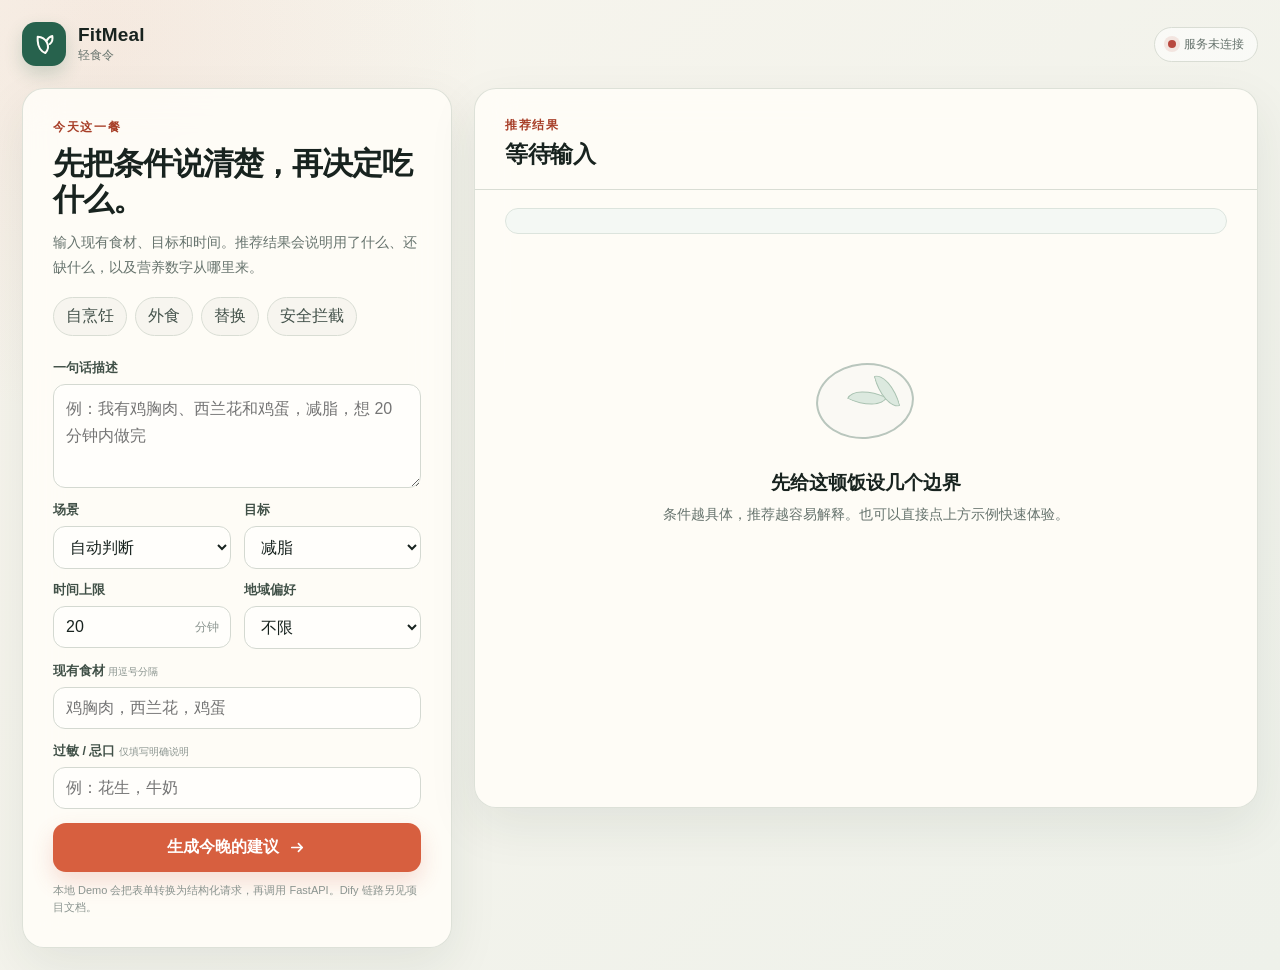
==== web/index.html @ a4b2bb74 "feat: add minimal feedback capture and align evaluation docs" ====
<!doctype html>
<html lang="zh-CN">
<head>
  <meta charset="utf-8">
  <meta name="viewport" content="width=device-width, initial-scale=1">
  <meta name="description" content="FitMeal 轻食令本地产品原型">
  <title>FitMeal 轻食令</title>
  <link rel="stylesheet" href="./styles.css?v=0.4.0">
</head>
<body>
  <div class="page-shell">
    <header class="topbar">
      <a class="brand" href="./" aria-label="FitMeal 首页">
        <span class="brand-mark" aria-hidden="true">
          <svg viewBox="0 0 32 32" role="img"><path d="M8.5 7.5c4.8.4 8.2 2.5 10.2 6.3 2.1 4 1.5 8-1.8 11.6-2.6-1-4.5-2.5-5.9-4.7-1.6-2.6-2.4-5.5-2.5-8.7-.1-1.7 0-3.2 0-4.5Z"/><path d="M18.2 12.1c1.4-3 3.5-4.8 6.4-5.5.8 3.7-.1 6.7-2.8 8.9"/></svg>
        </span>
        <span>
          <strong>FitMeal</strong>
          <small>轻食令</small>
        </span>
      </a>
      <div class="service-state" id="serviceState">
        <span class="state-dot" aria-hidden="true"></span>
        <span>正在连接本地服务</span>
      </div>
    </header>

    <main class="workspace">
      <section class="input-panel" aria-labelledby="inputTitle">
        <div class="eyebrow">今天这一餐</div>
        <h1 id="inputTitle">先把条件说清楚，再决定吃什么。</h1>
        <p class="lead">输入现有食材、目标和时间。推荐结果会说明用了什么、还缺什么，以及营养数字从哪里来。</p>

        <div class="sample-row" aria-label="示例输入">
          <button class="sample-button" type="button" data-sample="cook">自烹饪</button>
          <button class="sample-button" type="button" data-sample="eat_out">外食</button>
          <button class="sample-button" type="button" data-sample="substitute">替换</button>
          <button class="sample-button" type="button" data-sample="safety">安全拦截</button>
        </div>

        <form id="mealForm">
          <label class="field field-wide">
            <span>一句话描述</span>
            <textarea id="userInput" rows="3" placeholder="例：我有鸡胸肉、西兰花和鸡蛋，减脂，想 20 分钟内做完"></textarea>
          </label>

          <div class="field-grid">
            <label class="field">
              <span>场景</span>
              <select id="intent">
                <option value="auto">自动判断</option>
                <option value="cook">自己做饭</option>
                <option value="eat_out">外食 / 点餐</option>
                <option value="substitute">食材替换</option>
                <option value="nutrition_analysis">营养查询</option>
                <option value="unsafe">安全测试</option>
              </select>
            </label>
            <label class="field">
              <span>目标</span>
              <select id="goal">
                <option value="fat_loss">减脂</option>
                <option value="muscle_gain">增肌</option>
                <option value="maintain">维持</option>
              </select>
            </label>
            <label class="field">
              <span>时间上限</span>
              <div class="input-suffix">
                <input id="timeLimit" type="number" min="5" max="120" step="5" value="20">
                <span>分钟</span>
              </div>
            </label>
            <label class="field">
              <span>地域偏好</span>
              <select id="region">
                <option value="generic">不限</option>
                <option value="川渝">川渝</option>
                <option value="粤式">粤式</option>
                <option value="江浙">江浙</option>
                <option value="北方">北方</option>
              </select>
            </label>
          </div>

          <label class="field field-wide">
            <span>现有食材 <small>用逗号分隔</small></span>
            <input id="ingredients" type="text" placeholder="鸡胸肉，西兰花，鸡蛋">
          </label>

          <label class="field field-wide">
            <span>过敏 / 忌口 <small>仅填写明确说明</small></span>
            <input id="allergies" type="text" placeholder="例：花生，牛奶">
          </label>

          <div class="advanced-fields" id="advancedFields">
            <label class="field" data-advanced="substitute">
              <span>想替换的食材</span>
              <input id="originalIngredient" type="text" placeholder="例：白米饭">
            </label>
            <label class="field" data-advanced="nutrition">
              <span>查询食材</span>
              <input id="nutritionIngredient" type="text" placeholder="例：鸡胸肉">
            </label>
            <label class="field" data-advanced="nutrition">
              <span>查询重量</span>
              <div class="input-suffix">
                <input id="amountG" type="number" min="1" step="10" value="100">
                <span>克</span>
              </div>
            </label>
          </div>

          <button class="primary-button" id="submitButton" type="submit">
            <span>生成今晚的建议</span>
            <svg viewBox="0 0 20 20" aria-hidden="true"><path d="M4 10h11m-4-4 4 4-4 4"/></svg>
          </button>
          <p class="form-note">本地 Demo 会把表单转换为结构化请求，再调用 FastAPI。Dify 链路另见项目文档。</p>
        </form>
      </section>

      <section class="result-panel" aria-live="polite" aria-busy="false" id="resultPanel">
        <div class="result-toolbar">
          <div>
            <div class="eyebrow">推荐结果</div>
            <h2 id="resultTitle">等待输入</h2>
          </div>
          <div class="result-meta" id="resultMeta"></div>
        </div>

        <div id="requestSummary" class="request-summary" hidden></div>
        <div id="results" class="results">
          <div class="empty-state">
            <div class="empty-illustration" aria-hidden="true">
              <span class="plate"></span>
              <span class="leaf leaf-a"></span>
              <span class="leaf leaf-b"></span>
            </div>
            <h3>先给这顿饭设几个边界</h3>
            <p>条件越具体，推荐越容易解释。也可以直接点上方示例快速体验。</p>
          </div>
        </div>
      </section>
    </main>
  </div>

  <template id="loadingTemplate">
    <div class="loading-state">
      <div class="loading-mark"><span></span><span></span><span></span></div>
      <p>正在筛选候选并核算营养...</p>
    </div>
  </template>

  <script src="./app.js?v=0.4.0" defer></script>
</body>
</html>
---- web/styles.css ----
:root {
  --ink: #18231f;
  --muted: #66736d;
  --paper: #f4f1e9;
  --surface: #fffdf8;
  --surface-2: #ecefe7;
  --line: #d9ddd4;
  --accent: #d75f3f;
  --accent-deep: #a73e28;
  --green: #27624d;
  --green-soft: #dce9df;
  --amber: #9a681d;
  --amber-soft: #f5e8ca;
  --danger: #a83d35;
  --danger-soft: #f8e2dd;
  --shadow: 0 18px 50px rgba(29, 45, 37, .08);
  --radius: 22px;
  --font: "Microsoft YaHei UI", "PingFang SC", "Noto Sans CJK SC", sans-serif;
}

* { box-sizing: border-box; }
html { scroll-behavior: smooth; }
body {
  margin: 0;
  min-width: 320px;
  color: var(--ink);
  background:
    radial-gradient(circle at 8% 4%, rgba(215, 95, 63, .08), transparent 24rem),
    linear-gradient(135deg, #f8f5ed 0%, #eef1ea 100%);
  font-family: var(--font);
  -webkit-font-smoothing: antialiased;
}
button, input, select, textarea { font: inherit; }
button { color: inherit; }
svg { display: block; }

.page-shell { min-height: 100vh; padding: 22px; }
.topbar {
  max-width: 1500px;
  margin: 0 auto 22px;
  display: flex;
  align-items: center;
  justify-content: space-between;
  gap: 20px;
}
.brand { display: inline-flex; align-items: center; gap: 12px; color: inherit; text-decoration: none; }
.brand-mark {
  width: 44px; height: 44px; display: grid; place-items: center;
  border-radius: 14px; color: var(--surface); background: var(--green);
  box-shadow: 0 8px 18px rgba(39, 98, 77, .2);
}
.brand-mark svg { width: 29px; height: 29px; fill: none; stroke: currentColor; stroke-width: 2.2; stroke-linecap: round; stroke-linejoin: round; }
.brand strong { display: block; font-size: 19px; letter-spacing: .01em; }
.brand small { display: block; color: var(--muted); font-size: 12px; margin-top: 1px; }
.service-state {
  display: flex; align-items: center; gap: 8px;
  padding: 8px 13px; border: 1px solid var(--line); border-radius: 999px;
  color: var(--muted); background: rgba(255,255,255,.58); font-size: 12px;
}
.state-dot { width: 8px; height: 8px; border-radius: 50%; background: #b6832e; box-shadow: 0 0 0 4px rgba(182,131,46,.12); }
.service-state.is-online .state-dot { background: #2d7e5c; box-shadow: 0 0 0 4px rgba(45,126,92,.13); }
.service-state.is-offline .state-dot { background: #b8483e; box-shadow: 0 0 0 4px rgba(184,72,62,.12); }

.workspace {
  max-width: 1500px;
  margin: 0 auto;
  display: grid;
  grid-template-columns: minmax(330px, 430px) minmax(0, 1fr);
  gap: 22px;
  align-items: start;
}
.input-panel, .result-panel {
  background: rgba(255, 253, 248, .9);
  border: 1px solid rgba(217, 221, 212, .88);
  border-radius: var(--radius);
  box-shadow: var(--shadow);
  backdrop-filter: blur(18px);
}
.input-panel { padding: 30px; position: sticky; top: 22px; }
.result-panel { min-height: 720px; overflow: hidden; }

.eyebrow {
  color: var(--accent-deep);
  font-size: 12px;
  font-weight: 800;
  letter-spacing: .14em;
  text-transform: uppercase;
}
h1, h2, h3, p { margin-top: 0; }
h1 { margin: 10px 0 12px; font-size: clamp(26px, 2.4vw, 38px); line-height: 1.18; letter-spacing: -.035em; }
h2 { margin: 6px 0 0; font-size: 23px; line-height: 1.25; letter-spacing: -.02em; }
h3 { margin-bottom: 8px; }
.lead { color: var(--muted); font-size: 14px; line-height: 1.75; margin-bottom: 18px; }

.sample-row { display: flex; flex-wrap: wrap; gap: 8px; margin-bottom: 24px; }
.sample-button {
  border: 1px solid var(--line);
  border-radius: 999px;
  background: #f7f5ef;
  padding: 8px 12px;
  color: #45534c;
  cursor: pointer;
  transition: .18s ease;
}
.sample-button:hover { border-color: #aebbb2; color: var(--green); transform: translateY(-1px); }

.field { display: flex; flex-direction: column; gap: 7px; min-width: 0; }
.field > span { font-size: 12.5px; font-weight: 700; color: #405047; }
.field small { color: #8a948f; font-weight: 500; }
.field input, .field select, .field textarea {
  width: 100%;
  border: 1px solid #d4d9d1;
  border-radius: 12px;
  background: #fffefb;
  color: var(--ink);
  outline: none;
  padding: 11px 12px;
  transition: border-color .18s ease, box-shadow .18s ease, background .18s ease;
}
.field textarea { resize: vertical; min-height: 88px; line-height: 1.65; }
.field input:focus, .field select:focus, .field textarea:focus {
  border-color: rgba(39, 98, 77, .62);
  box-shadow: 0 0 0 4px rgba(39, 98, 77, .09);
  background: #fff;
}
.field-wide { margin-bottom: 14px; }
.field-grid { display: grid; grid-template-columns: 1fr 1fr; gap: 13px; margin-bottom: 14px; }
.input-suffix { position: relative; }
.input-suffix input { padding-right: 52px; }
.input-suffix > span { position: absolute; right: 12px; top: 50%; transform: translateY(-50%); color: #8a948f; font-size: 12px; }
.advanced-fields { display: none; grid-template-columns: 1fr 1fr; gap: 13px; margin-bottom: 14px; }
.advanced-fields.is-visible { display: grid; }
.advanced-fields .field[hidden] { display: none; }

.primary-button {
  width: 100%; border: 0; border-radius: 13px; padding: 14px 18px;
  background: var(--accent); color: #fff;
  display: flex; align-items: center; justify-content: center; gap: 9px;
  font-weight: 800; cursor: pointer;
  box-shadow: 0 10px 22px rgba(215, 95, 63, .2);
  transition: .18s ease;
}
.primary-button:hover { background: #c95234; transform: translateY(-1px); box-shadow: 0 12px 25px rgba(215, 95, 63, .26); }
.primary-button:disabled { opacity: .62; cursor: wait; transform: none; }
.primary-button svg { width: 19px; height: 19px; fill: none; stroke: currentColor; stroke-width: 1.8; stroke-linecap: round; stroke-linejoin: round; }
.form-note { margin: 10px 0 0; color: #8a948f; font-size: 11px; line-height: 1.6; }

.result-toolbar {
  padding: 28px 30px 20px;
  border-bottom: 1px solid var(--line);
  display: flex; justify-content: space-between; align-items: flex-end; gap: 24px;
}
.result-meta { color: var(--muted); font-size: 12px; text-align: right; white-space: nowrap; }
.request-summary {
  margin: 18px 30px 0;
  padding: 12px 14px;
  border: 1px solid #dce4dd;
  border-radius: 14px;
  background: #f4f8f4;
  display: flex; flex-wrap: wrap; gap: 8px;
}
.chip {
  display: inline-flex; align-items: center; gap: 6px;
  border: 1px solid #d3ddd5; border-radius: 999px;
  padding: 5px 9px; color: #405047; background: #fff;
  font-size: 11.5px;
}
.chip strong { color: var(--green); }
.results { padding: 24px 30px 34px; }

.empty-state { text-align: center; max-width: 420px; margin: 90px auto 0; color: var(--muted); }
.empty-state h3 { color: var(--ink); font-size: 19px; }
.empty-state p { line-height: 1.7; font-size: 13.5px; }
.empty-illustration { position: relative; width: 132px; height: 104px; margin: 0 auto 18px; }
.plate { position: absolute; left: 16px; top: 15px; width: 98px; height: 76px; border: 2px solid #b9c6bd; border-radius: 50%; background: #faf9f4; transform: rotate(-5deg); }
.leaf { position: absolute; width: 36px; height: 18px; border-radius: 100% 0 100% 0; background: var(--green-soft); border: 1px solid #a9c2b1; }
.leaf-a { left: 49px; top: 41px; transform: rotate(25deg); }
.leaf-b { left: 69px; top: 34px; transform: rotate(75deg); }

.loading-state { min-height: 470px; display: grid; place-content: center; text-align: center; color: var(--muted); }
.loading-mark { display: flex; justify-content: center; gap: 6px; margin-bottom: 16px; }
.loading-mark span { width: 8px; height: 8px; border-radius: 50%; background: var(--accent); animation: bounce .9s infinite ease-in-out; }
.loading-mark span:nth-child(2) { animation-delay: .12s; }
.loading-mark span:nth-child(3) { animation-delay: .24s; }
@keyframes bounce { 0%, 80%, 100% { transform: translateY(0); opacity: .45; } 40% { transform: translateY(-7px); opacity: 1; } }

.result-section + .result-section { margin-top: 20px; }
.section-note { color: var(--muted); font-size: 12.5px; line-height: 1.65; margin-bottom: 12px; }
.recipe-card {
  border: 1px solid var(--line); border-radius: 18px; overflow: hidden;
  background: #fffefb; margin-bottom: 15px;
  box-shadow: 0 8px 24px rgba(30, 47, 38, .045);
}
.recipe-card:first-child { border-color: #b9c9bd; }
.recipe-head { padding: 18px 19px 15px; display: flex; gap: 16px; justify-content: space-between; align-items: flex-start; }
.recipe-rank { width: 29px; height: 29px; flex: 0 0 auto; display: grid; place-items: center; border-radius: 9px; background: var(--green-soft); color: var(--green); font-weight: 900; font-size: 12px; }
.recipe-title-wrap { flex: 1; min-width: 0; }
.recipe-title { font-size: 18px; font-weight: 850; margin-bottom: 5px; }
.recipe-subtitle { color: var(--muted); font-size: 12px; line-height: 1.6; }
.score-badge { flex: 0 0 auto; color: var(--green); background: #e9f2eb; border-radius: 999px; padding: 5px 9px; font-size: 11px; font-weight: 800; }
.nutrition-grid { display: grid; grid-template-columns: repeat(4, 1fr); gap: 1px; background: var(--line); border-top: 1px solid var(--line); border-bottom: 1px solid var(--line); }
.nutrition-item { background: #fbfaf6; padding: 12px 14px; }
.nutrition-item span { display: block; color: var(--muted); font-size: 10.5px; margin-bottom: 4px; }
.nutrition-item strong { font-size: 15px; }
.card-body { padding: 18px 19px; }
.card-block + .card-block { margin-top: 17px; }
.block-label { color: #425149; font-size: 12px; font-weight: 800; margin-bottom: 9px; }
.ingredient-list { display: flex; flex-wrap: wrap; gap: 7px; }
.ingredient-chip { padding: 6px 9px; border-radius: 8px; background: #edf3ee; color: var(--green); font-size: 11.5px; }
.ingredient-chip.missing { background: #f4f0e8; color: #876f4a; }
.ingredient-chip.avoid { background: var(--danger-soft); color: var(--danger); }
.steps { margin: 0; padding-left: 20px; color: #3f4b45; }
.steps li { margin: 6px 0; line-height: 1.55; font-size: 13px; }
.note-box { margin-top: 13px; padding: 10px 12px; border-radius: 10px; background: #f6f3ec; color: #6d6251; font-size: 12px; line-height: 1.6; }
.breakdown { display: grid; gap: 9px; }
.breakdown-row { display: grid; grid-template-columns: 76px 1fr 66px; gap: 10px; align-items: center; font-size: 11.5px; }
.breakdown-track { height: 7px; border-radius: 999px; background: #e7e9e3; overflow: hidden; }
.breakdown-fill { height: 100%; border-radius: inherit; background: var(--accent); }
.breakdown-row span:last-child { text-align: right; color: var(--muted); }
.feedback-actions {
  display: flex; flex-wrap: wrap; align-items: center; gap: 7px;
  margin-top: 17px; padding-top: 14px; border-top: 1px dashed var(--line);
}
.feedback-label { color: var(--muted); font-size: 11.5px; margin-right: 3px; }
.feedback-button {
  border: 1px solid #cbd6ce; border-radius: 999px; background: #fffefb;
  color: #405249; padding: 6px 10px; font: inherit; font-size: 11.5px; cursor: pointer;
}
.feedback-button:hover { border-color: var(--green); color: var(--green); background: #f1f7f2; }
.feedback-button:disabled { opacity: .55; cursor: default; }
.feedback-result { flex-basis: 100%; color: var(--green); font-size: 11.5px; }

.eatout-card, .source-card, .substitution-card {
  border: 1px solid var(--line); border-radius: 16px; background: #fffefb;
  padding: 17px 18px; margin-bottom: 13px;
}
.eatout-card h3, .substitution-card h3, .source-card h3 { font-size: 16px; }
.strategy { color: #34443b; line-height: 1.65; font-size: 13px; }
.mini-title { color: var(--muted); font-size: 11px; margin: 13px 0 6px; font-weight: 800; }
.warning-list, .source-list { margin: 0; padding-left: 18px; color: #6a554a; font-size: 12px; line-height: 1.65; }
.safety-card { border: 1px solid #e1afa8; border-radius: 18px; background: var(--danger-soft); padding: 25px; }
.safety-card h3 { color: var(--danger); font-size: 20px; }
.safety-card p { line-height: 1.7; color: #74423d; margin-bottom: 0; }
.nutrition-hero { border: 1px solid #c7d9cc; background: #edf5ef; border-radius: 18px; padding: 22px; }
.nutrition-hero .name { font-size: 22px; font-weight: 850; margin-bottom: 4px; }
.nutrition-hero .amount { color: var(--muted); font-size: 12px; margin-bottom: 18px; }
.source-table { width: 100%; border-collapse: collapse; font-size: 12px; }
.source-table th, .source-table td { border-bottom: 1px solid var(--line); text-align: left; padding: 10px 8px; vertical-align: top; }
.source-table th { color: var(--muted); font-size: 11px; font-weight: 800; }
.error-card { border: 1px solid #e2b3aa; background: #fbebe7; border-radius: 16px; padding: 20px; color: #8d3d35; line-height: 1.65; }

@media (max-width: 1080px) {
  .workspace { grid-template-columns: 1fr; }
  .input-panel { position: static; }
  .result-panel { min-height: 560px; }
}
@media (max-width: 640px) {
  .page-shell { padding: 12px; }
  .topbar { margin-bottom: 12px; }
  .service-state { display: none; }
  .input-panel { padding: 22px 18px; }
  .result-toolbar, .results { padding-left: 18px; padding-right: 18px; }
  .request-summary { margin-left: 18px; margin-right: 18px; }
  .field-grid, .advanced-fields { grid-template-columns: 1fr; }
  .nutrition-grid { grid-template-columns: 1fr 1fr; }
  .recipe-head { flex-wrap: wrap; }
  .score-badge { margin-left: 45px; }
  .breakdown-row { grid-template-columns: 64px 1fr 56px; }
}
@media print {
  body { background: #fff; }
  .page-shell { padding: 0; }
  .topbar, .input-panel { display: none; }
  .workspace { display: block; }
  .result-panel { border: 0; box-shadow: none; min-height: 0; }
  .results { padding: 10px 0; }
}
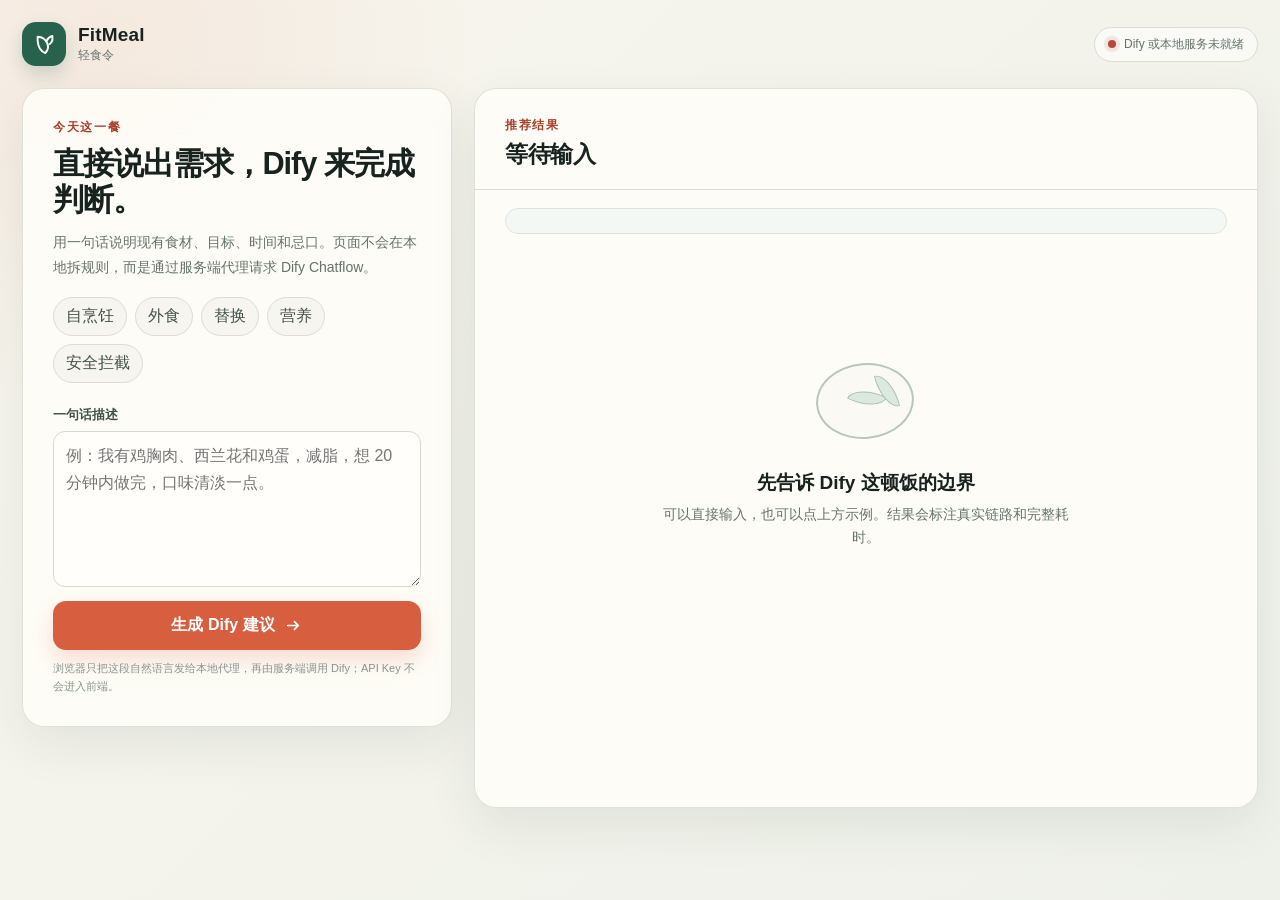
==== commit c6e1227c: "feat: connect frontend to Dify chatflow" ====
--- a/web/index.html
+++ b/web/index.html
@@ -3,9 +3,9 @@
 <head>
   <meta charset="utf-8">
   <meta name="viewport" content="width=device-width, initial-scale=1">
-  <meta name="description" content="FitMeal 轻食令本地产品原型">
+  <meta name="description" content="FitMeal 轻食令 Dify Chatflow 产品原型">
   <title>FitMeal 轻食令</title>
-  <link rel="stylesheet" href="./styles.css?v=0.4.0">
+  <link rel="stylesheet" href="./styles.css?v=0.5.0">
 </head>
 <body>
   <div class="page-shell">
@@ -28,94 +28,28 @@
     <main class="workspace">
       <section class="input-panel" aria-labelledby="inputTitle">
         <div class="eyebrow">今天这一餐</div>
-        <h1 id="inputTitle">先把条件说清楚，再决定吃什么。</h1>
-        <p class="lead">输入现有食材、目标和时间。推荐结果会说明用了什么、还缺什么，以及营养数字从哪里来。</p>
+        <h1 id="inputTitle">直接说出需求，Dify 来完成判断。</h1>
+        <p class="lead">用一句话说明现有食材、目标、时间和忌口。页面不会在本地拆规则，而是通过服务端代理请求 Dify Chatflow。</p>
 
         <div class="sample-row" aria-label="示例输入">
           <button class="sample-button" type="button" data-sample="cook">自烹饪</button>
           <button class="sample-button" type="button" data-sample="eat_out">外食</button>
           <button class="sample-button" type="button" data-sample="substitute">替换</button>
+          <button class="sample-button" type="button" data-sample="nutrition">营养</button>
           <button class="sample-button" type="button" data-sample="safety">安全拦截</button>
         </div>
 
-        <form id="mealForm">
+        <form id="mealForm" novalidate>
           <label class="field field-wide">
             <span>一句话描述</span>
-            <textarea id="userInput" rows="3" placeholder="例：我有鸡胸肉、西兰花和鸡蛋，减脂，想 20 分钟内做完"></textarea>
+            <textarea id="userInput" rows="5" required placeholder="例：我有鸡胸肉、西兰花和鸡蛋，减脂，想 20 分钟内做完，口味清淡一点。"></textarea>
           </label>
 
-          <div class="field-grid">
-            <label class="field">
-              <span>场景</span>
-              <select id="intent">
-                <option value="auto">自动判断</option>
-                <option value="cook">自己做饭</option>
-                <option value="eat_out">外食 / 点餐</option>
-                <option value="substitute">食材替换</option>
-                <option value="nutrition_analysis">营养查询</option>
-                <option value="unsafe">安全测试</option>
-              </select>
-            </label>
-            <label class="field">
-              <span>目标</span>
-              <select id="goal">
-                <option value="fat_loss">减脂</option>
-                <option value="muscle_gain">增肌</option>
-                <option value="maintain">维持</option>
-              </select>
-            </label>
-            <label class="field">
-              <span>时间上限</span>
-              <div class="input-suffix">
-                <input id="timeLimit" type="number" min="5" max="120" step="5" value="20">
-                <span>分钟</span>
-              </div>
-            </label>
-            <label class="field">
-              <span>地域偏好</span>
-              <select id="region">
-                <option value="generic">不限</option>
-                <option value="川渝">川渝</option>
-                <option value="粤式">粤式</option>
-                <option value="江浙">江浙</option>
-                <option value="北方">北方</option>
-              </select>
-            </label>
-          </div>
-
-          <label class="field field-wide">
-            <span>现有食材 <small>用逗号分隔</small></span>
-            <input id="ingredients" type="text" placeholder="鸡胸肉，西兰花，鸡蛋">
-          </label>
-
-          <label class="field field-wide">
-            <span>过敏 / 忌口 <small>仅填写明确说明</small></span>
-            <input id="allergies" type="text" placeholder="例：花生，牛奶">
-          </label>
-
-          <div class="advanced-fields" id="advancedFields">
-            <label class="field" data-advanced="substitute">
-              <span>想替换的食材</span>
-              <input id="originalIngredient" type="text" placeholder="例：白米饭">
-            </label>
-            <label class="field" data-advanced="nutrition">
-              <span>查询食材</span>
-              <input id="nutritionIngredient" type="text" placeholder="例：鸡胸肉">
-            </label>
-            <label class="field" data-advanced="nutrition">
-              <span>查询重量</span>
-              <div class="input-suffix">
-                <input id="amountG" type="number" min="1" step="10" value="100">
-                <span>克</span>
-              </div>
-            </label>
-          </div>
-
           <button class="primary-button" id="submitButton" type="submit">
-            <span>生成今晚的建议</span>
+            <span>生成 Dify 建议</span>
             <svg viewBox="0 0 20 20" aria-hidden="true"><path d="M4 10h11m-4-4 4 4-4 4"/></svg>
           </button>
-          <p class="form-note">本地 Demo 会把表单转换为结构化请求，再调用 FastAPI。Dify 链路另见项目文档。</p>
+          <p class="form-note">浏览器只把这段自然语言发给本地代理，再由服务端调用 Dify；API Key 不会进入前端。</p>
         </form>
       </section>
 
@@ -136,8 +70,8 @@
               <span class="leaf leaf-a"></span>
               <span class="leaf leaf-b"></span>
             </div>
-            <h3>先给这顿饭设几个边界</h3>
-            <p>条件越具体，推荐越容易解释。也可以直接点上方示例快速体验。</p>
+            <h3>先告诉 Dify 这顿饭的边界</h3>
+            <p>可以直接输入，也可以点上方示例。结果会标注真实链路和完整耗时。</p>
           </div>
         </div>
       </section>
@@ -147,10 +81,11 @@
   <template id="loadingTemplate">
     <div class="loading-state">
       <div class="loading-mark"><span></span><span></span><span></span></div>
-      <p>正在筛选候选并核算营养...</p>
+      <p>Dify 正在理解需求、读取数据并生成建议...</p>
+      <small>完整链路通常需要 20 至 40 秒</small>
     </div>
   </template>
 
-  <script src="./app.js?v=0.4.0" defer></script>
+  <script src="./app.js?v=0.5.0" defer></script>
 </body>
 </html>
--- a/web/styles.css
+++ b/web/styles.css
@@ -213,10 +213,43 @@
 .steps li { margin: 6px 0; line-height: 1.55; font-size: 13px; }
 .note-box { margin-top: 13px; padding: 10px 12px; border-radius: 10px; background: #f6f3ec; color: #6d6251; font-size: 12px; line-height: 1.6; }
 .breakdown { display: grid; gap: 9px; }
-.breakdown-row { display: grid; grid-template-columns: 76px 1fr 66px; gap: 10px; align-items: center; font-size: 11.5px; }
+.breakdown-row { display: grid; grid-template-columns: 94px minmax(84px, 1fr) 86px; gap: 10px; align-items: center; font-size: 11.5px; }
+.breakdown-name { display: flex; min-width: 0; flex-direction: column; gap: 1px; }
+.breakdown-name strong { overflow: hidden; text-overflow: ellipsis; white-space: nowrap; font-size: 11.5px; }
+.breakdown-name small { color: var(--muted); font-size: 10.5px; line-height: 1.25; }
 .breakdown-track { height: 7px; border-radius: 999px; background: #e7e9e3; overflow: hidden; }
-.breakdown-fill { height: 100%; border-radius: inherit; background: var(--accent); }
+.breakdown-fill { display: block; height: 100%; min-width: 2px; border-radius: inherit; background: linear-gradient(90deg, var(--accent-deep), var(--accent)); }
 .breakdown-row span:last-child { text-align: right; color: var(--muted); }
+.chat-card {
+  border: 1px solid #b9c9bd;
+  border-radius: 18px;
+  overflow: hidden;
+  background: #fffefb;
+  box-shadow: 0 10px 28px rgba(30, 47, 38, .06);
+}
+.chat-source {
+  display: flex; align-items: center; flex-wrap: wrap; gap: 8px;
+  padding: 12px 18px; border-bottom: 1px solid var(--line);
+  background: #f4f8f4; color: var(--muted); font-size: 11.5px;
+}
+.chat-source strong { color: var(--green); }
+.chat-source .live-dot {
+  width: 7px; height: 7px; border-radius: 50%; background: #3d9b63;
+  box-shadow: 0 0 0 4px rgba(61, 155, 99, .12);
+}
+.dify-answer { padding: 22px 22px 8px; color: #33433a; font-size: 13.5px; line-height: 1.75; }
+.dify-answer h3, .dify-answer h4, .dify-answer h5 { color: var(--ink); line-height: 1.4; margin: 20px 0 8px; }
+.dify-answer h3 { font-size: 19px; }
+.dify-answer h4 { font-size: 16px; }
+.dify-answer h5 { font-size: 14px; }
+.dify-answer h3:first-child, .dify-answer h4:first-child, .dify-answer h5:first-child { margin-top: 0; }
+.dify-answer p { margin: 8px 0; }
+.dify-answer ul, .dify-answer ol { margin: 8px 0 14px; padding-left: 22px; }
+.dify-answer li { margin: 5px 0; }
+.dify-answer strong { color: #263b2f; }
+.dify-answer code { padding: 2px 5px; border-radius: 5px; background: #eef2ee; color: #395443; font-size: .92em; }
+.dify-answer pre { overflow: auto; padding: 12px; border-radius: 10px; background: #f1f3f0; }
+.loading-state small { display: block; margin-top: 7px; font-size: 11.5px; }
 .feedback-actions {
   display: flex; flex-wrap: wrap; align-items: center; gap: 7px;
   margin-top: 17px; padding-top: 14px; border-top: 1px dashed var(--line);
@@ -265,7 +298,7 @@
   .nutrition-grid { grid-template-columns: 1fr 1fr; }
   .recipe-head { flex-wrap: wrap; }
   .score-badge { margin-left: 45px; }
-  .breakdown-row { grid-template-columns: 64px 1fr 56px; }
+  .breakdown-row { grid-template-columns: 82px minmax(60px, 1fr) 74px; gap: 7px; }
 }
 @media print {
   body { background: #fff; }
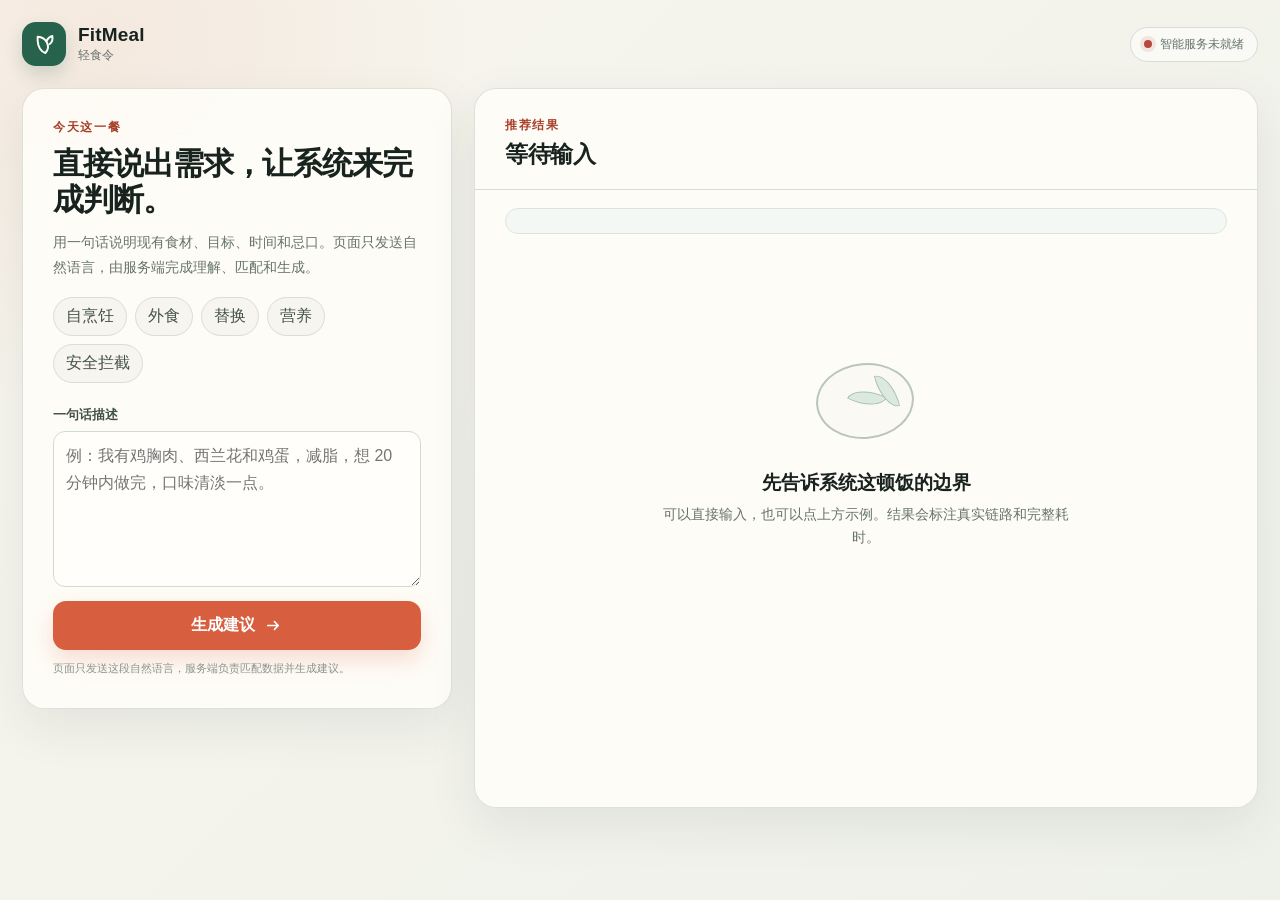
==== commit bdc99b05: "fix: match eat-out requests and hide vendor name" ====
--- a/web/index.html
+++ b/web/index.html
@@ -3,9 +3,9 @@
 <head>
   <meta charset="utf-8">
   <meta name="viewport" content="width=device-width, initial-scale=1">
-  <meta name="description" content="FitMeal 轻食令 Dify Chatflow 产品原型">
+  <meta name="description" content="FitMeal 轻食令智能饮食推荐产品原型">
   <title>FitMeal 轻食令</title>
-  <link rel="stylesheet" href="./styles.css?v=0.5.0">
+  <link rel="stylesheet" href="./styles.css?v=0.5.1">
 </head>
 <body>
   <div class="page-shell">
@@ -28,8 +28,8 @@
     <main class="workspace">
       <section class="input-panel" aria-labelledby="inputTitle">
         <div class="eyebrow">今天这一餐</div>
-        <h1 id="inputTitle">直接说出需求，Dify 来完成判断。</h1>
-        <p class="lead">用一句话说明现有食材、目标、时间和忌口。页面不会在本地拆规则，而是通过服务端代理请求 Dify Chatflow。</p>
+        <h1 id="inputTitle">直接说出需求，让系统来完成判断。</h1>
+        <p class="lead">用一句话说明现有食材、目标、时间和忌口。页面只发送自然语言，由服务端完成理解、匹配和生成。</p>
 
         <div class="sample-row" aria-label="示例输入">
           <button class="sample-button" type="button" data-sample="cook">自烹饪</button>
@@ -46,10 +46,10 @@
           </label>
 
           <button class="primary-button" id="submitButton" type="submit">
-            <span>生成 Dify 建议</span>
+            <span>生成建议</span>
             <svg viewBox="0 0 20 20" aria-hidden="true"><path d="M4 10h11m-4-4 4 4-4 4"/></svg>
           </button>
-          <p class="form-note">浏览器只把这段自然语言发给本地代理，再由服务端调用 Dify；API Key 不会进入前端。</p>
+          <p class="form-note">页面只发送这段自然语言，服务端负责匹配数据并生成建议。</p>
         </form>
       </section>
 
@@ -70,7 +70,7 @@
               <span class="leaf leaf-a"></span>
               <span class="leaf leaf-b"></span>
             </div>
-            <h3>先告诉 Dify 这顿饭的边界</h3>
+            <h3>先告诉系统这顿饭的边界</h3>
             <p>可以直接输入，也可以点上方示例。结果会标注真实链路和完整耗时。</p>
           </div>
         </div>
@@ -81,11 +81,11 @@
   <template id="loadingTemplate">
     <div class="loading-state">
       <div class="loading-mark"><span></span><span></span><span></span></div>
-      <p>Dify 正在理解需求、读取数据并生成建议...</p>
+      <p>系统正在理解需求、读取数据并生成建议...</p>
       <small>完整链路通常需要 20 至 40 秒</small>
     </div>
   </template>
 
-  <script src="./app.js?v=0.5.0" defer></script>
+  <script src="./app.js?v=0.5.1" defer></script>
 </body>
 </html>
--- a/web/styles.css
+++ b/web/styles.css
@@ -237,18 +237,18 @@
   width: 7px; height: 7px; border-radius: 50%; background: #3d9b63;
   box-shadow: 0 0 0 4px rgba(61, 155, 99, .12);
 }
-.dify-answer { padding: 22px 22px 8px; color: #33433a; font-size: 13.5px; line-height: 1.75; }
-.dify-answer h3, .dify-answer h4, .dify-answer h5 { color: var(--ink); line-height: 1.4; margin: 20px 0 8px; }
-.dify-answer h3 { font-size: 19px; }
-.dify-answer h4 { font-size: 16px; }
-.dify-answer h5 { font-size: 14px; }
-.dify-answer h3:first-child, .dify-answer h4:first-child, .dify-answer h5:first-child { margin-top: 0; }
-.dify-answer p { margin: 8px 0; }
-.dify-answer ul, .dify-answer ol { margin: 8px 0 14px; padding-left: 22px; }
-.dify-answer li { margin: 5px 0; }
-.dify-answer strong { color: #263b2f; }
-.dify-answer code { padding: 2px 5px; border-radius: 5px; background: #eef2ee; color: #395443; font-size: .92em; }
-.dify-answer pre { overflow: auto; padding: 12px; border-radius: 10px; background: #f1f3f0; }
+.answer-content { padding: 22px 22px 8px; color: #33433a; font-size: 13.5px; line-height: 1.75; }
+.answer-content h3, .answer-content h4, .answer-content h5 { color: var(--ink); line-height: 1.4; margin: 20px 0 8px; }
+.answer-content h3 { font-size: 19px; }
+.answer-content h4 { font-size: 16px; }
+.answer-content h5 { font-size: 14px; }
+.answer-content h3:first-child, .answer-content h4:first-child, .answer-content h5:first-child { margin-top: 0; }
+.answer-content p { margin: 8px 0; }
+.answer-content ul, .answer-content ol { margin: 8px 0 14px; padding-left: 22px; }
+.answer-content li { margin: 5px 0; }
+.answer-content strong { color: #263b2f; }
+.answer-content code { padding: 2px 5px; border-radius: 5px; background: #eef2ee; color: #395443; font-size: .92em; }
+.answer-content pre { overflow: auto; padding: 12px; border-radius: 10px; background: #f1f3f0; }
 .loading-state small { display: block; margin-top: 7px; font-size: 11.5px; }
 .feedback-actions {
   display: flex; flex-wrap: wrap; align-items: center; gap: 7px;
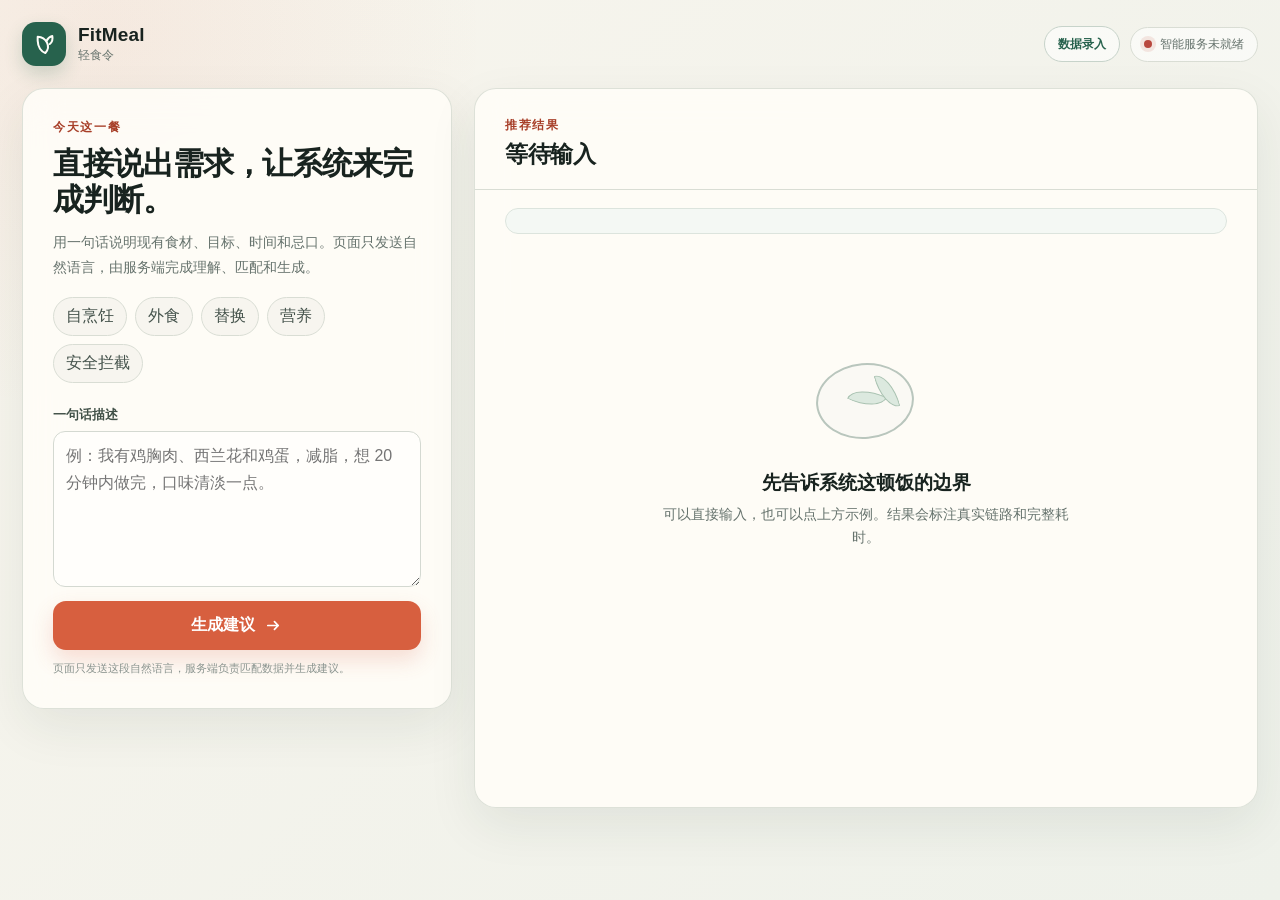
==== commit 30ae2b87: "feat: add local data entry page" ====
--- a/web/index.html
+++ b/web/index.html
@@ -5,7 +5,7 @@
   <meta name="viewport" content="width=device-width, initial-scale=1">
   <meta name="description" content="FitMeal 轻食令智能饮食推荐产品原型">
   <title>FitMeal 轻食令</title>
-  <link rel="stylesheet" href="./styles.css?v=0.5.1">
+  <link rel="stylesheet" href="./styles.css?v=0.5.2">
 </head>
 <body>
   <div class="page-shell">
@@ -19,9 +19,12 @@
           <small>轻食令</small>
         </span>
       </a>
-      <div class="service-state" id="serviceState">
-        <span class="state-dot" aria-hidden="true"></span>
-        <span>正在连接本地服务</span>
+      <div class="topbar-actions">
+        <a class="data-entry-link" href="./data.html">数据录入</a>
+        <div class="service-state" id="serviceState">
+          <span class="state-dot" aria-hidden="true"></span>
+          <span>正在连接本地服务</span>
+        </div>
       </div>
     </header>
 
@@ -86,6 +89,6 @@
     </div>
   </template>
 
-  <script src="./app.js?v=0.5.1" defer></script>
+  <script src="./app.js?v=0.5.2" defer></script>
 </body>
 </html>
--- a/web/styles.css
+++ b/web/styles.css
@@ -60,6 +60,17 @@
 .state-dot { width: 8px; height: 8px; border-radius: 50%; background: #b6832e; box-shadow: 0 0 0 4px rgba(182,131,46,.12); }
 .service-state.is-online .state-dot { background: #2d7e5c; box-shadow: 0 0 0 4px rgba(45,126,92,.13); }
 .service-state.is-offline .state-dot { background: #b8483e; box-shadow: 0 0 0 4px rgba(184,72,62,.12); }
+.topbar-actions { display: flex; align-items: center; gap: 10px; }
+.data-entry-link {
+  display: inline-flex; align-items: center; justify-content: center;
+  min-height: 36px; padding: 8px 13px;
+  border: 1px solid #c7d3ca; border-radius: 999px;
+  color: var(--green); background: rgba(255,255,255,.58);
+  font-size: 12px; font-weight: 800; text-decoration: none;
+  transition: .18s ease;
+}
+.data-entry-link:hover,
+.data-entry-link.is-current { border-color: #9db7a5; background: var(--green-soft); }
 
 .workspace {
   max-width: 1500px;
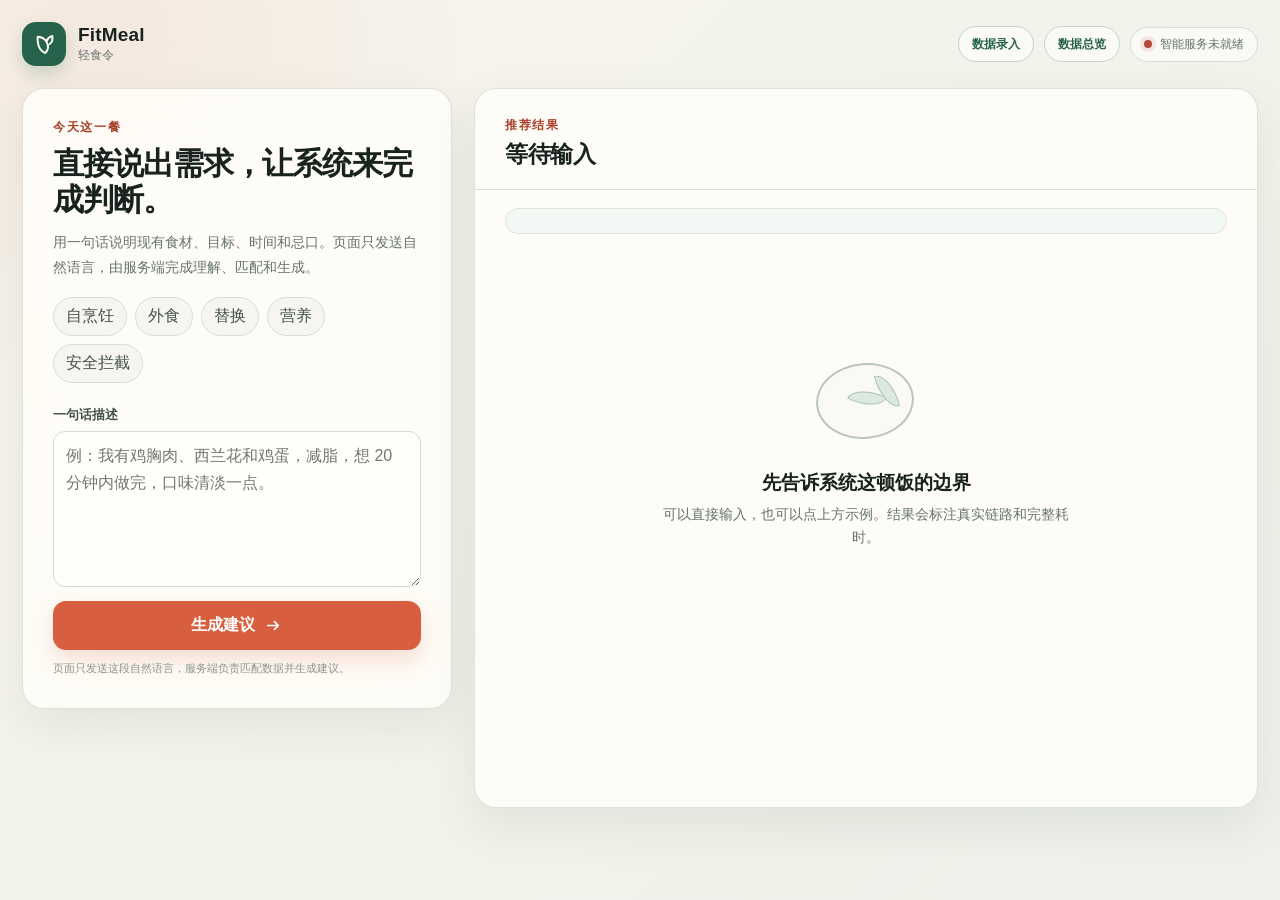
==== commit 73a39826: "feat: add data overview page" ====
--- a/web/index.html
+++ b/web/index.html
@@ -5,7 +5,7 @@
   <meta name="viewport" content="width=device-width, initial-scale=1">
   <meta name="description" content="FitMeal 轻食令智能饮食推荐产品原型">
   <title>FitMeal 轻食令</title>
-  <link rel="stylesheet" href="./styles.css?v=0.5.2">
+  <link rel="stylesheet" href="./styles.css?v=0.5.3">
 </head>
 <body>
   <div class="page-shell">
@@ -21,6 +21,7 @@
       </a>
       <div class="topbar-actions">
         <a class="data-entry-link" href="./data.html">数据录入</a>
+        <a class="data-entry-link" href="./overview.html">数据总览</a>
         <div class="service-state" id="serviceState">
           <span class="state-dot" aria-hidden="true"></span>
           <span>正在连接本地服务</span>
--- a/web/styles.css
+++ b/web/styles.css
@@ -319,3 +319,19 @@
   .result-panel { border: 0; box-shadow: none; min-height: 0; }
   .results { padding: 10px 0; }
 }
+
+@media (max-width: 760px) {
+  .topbar {
+    align-items: flex-start;
+    flex-direction: column;
+  }
+
+  .topbar-actions {
+    width: 100%;
+    flex-wrap: wrap;
+  }
+
+  .topbar-actions .service-state {
+    margin-left: auto;
+  }
+}
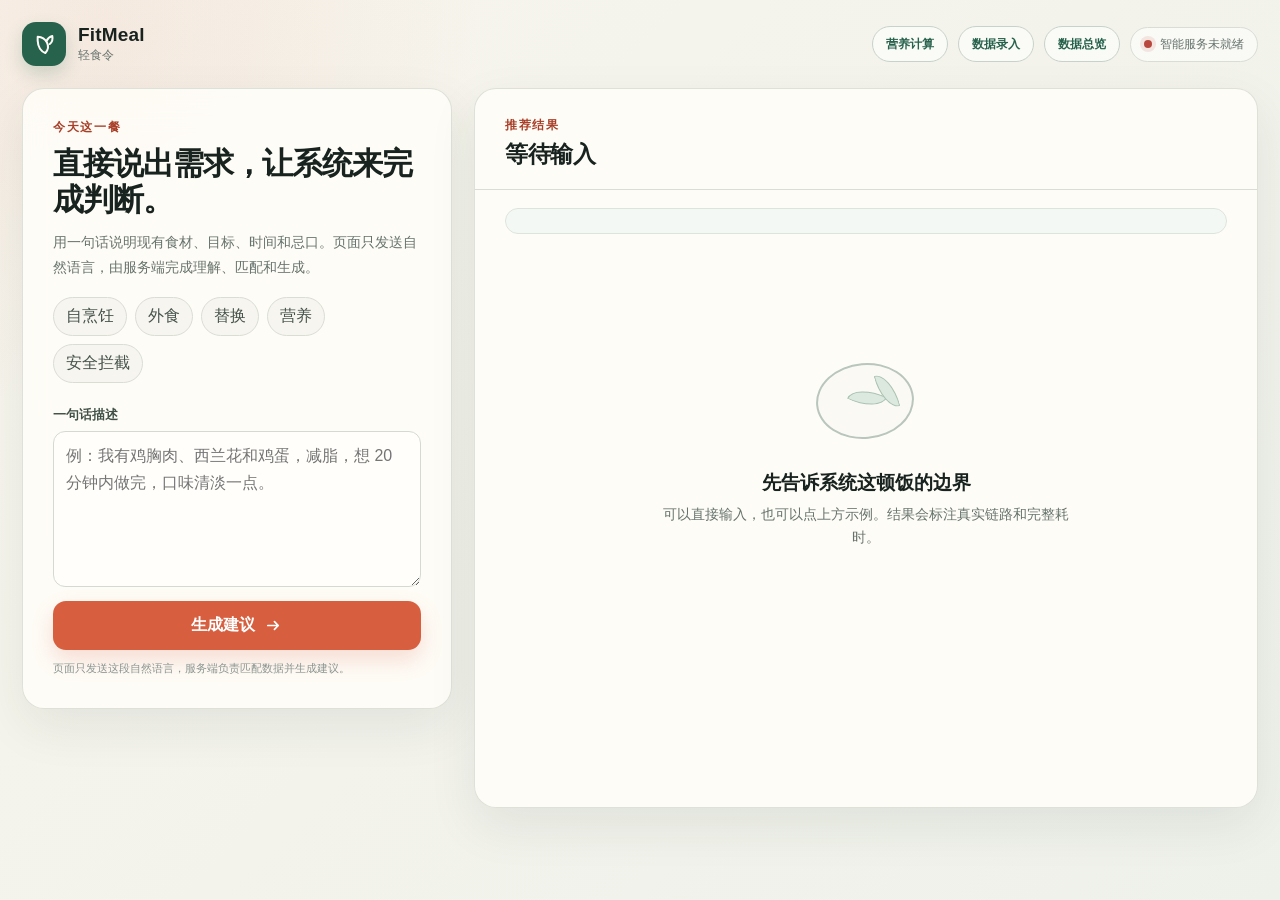
==== commit e1725c73: "feat: add deterministic nutrition calculator" ====
--- a/web/index.html
+++ b/web/index.html
@@ -20,6 +20,7 @@
         </span>
       </a>
       <div class="topbar-actions">
+        <a class="data-entry-link" href="./nutrition.html">营养计算</a>
         <a class="data-entry-link" href="./data.html">数据录入</a>
         <a class="data-entry-link" href="./overview.html">数据总览</a>
         <div class="service-state" id="serviceState">
